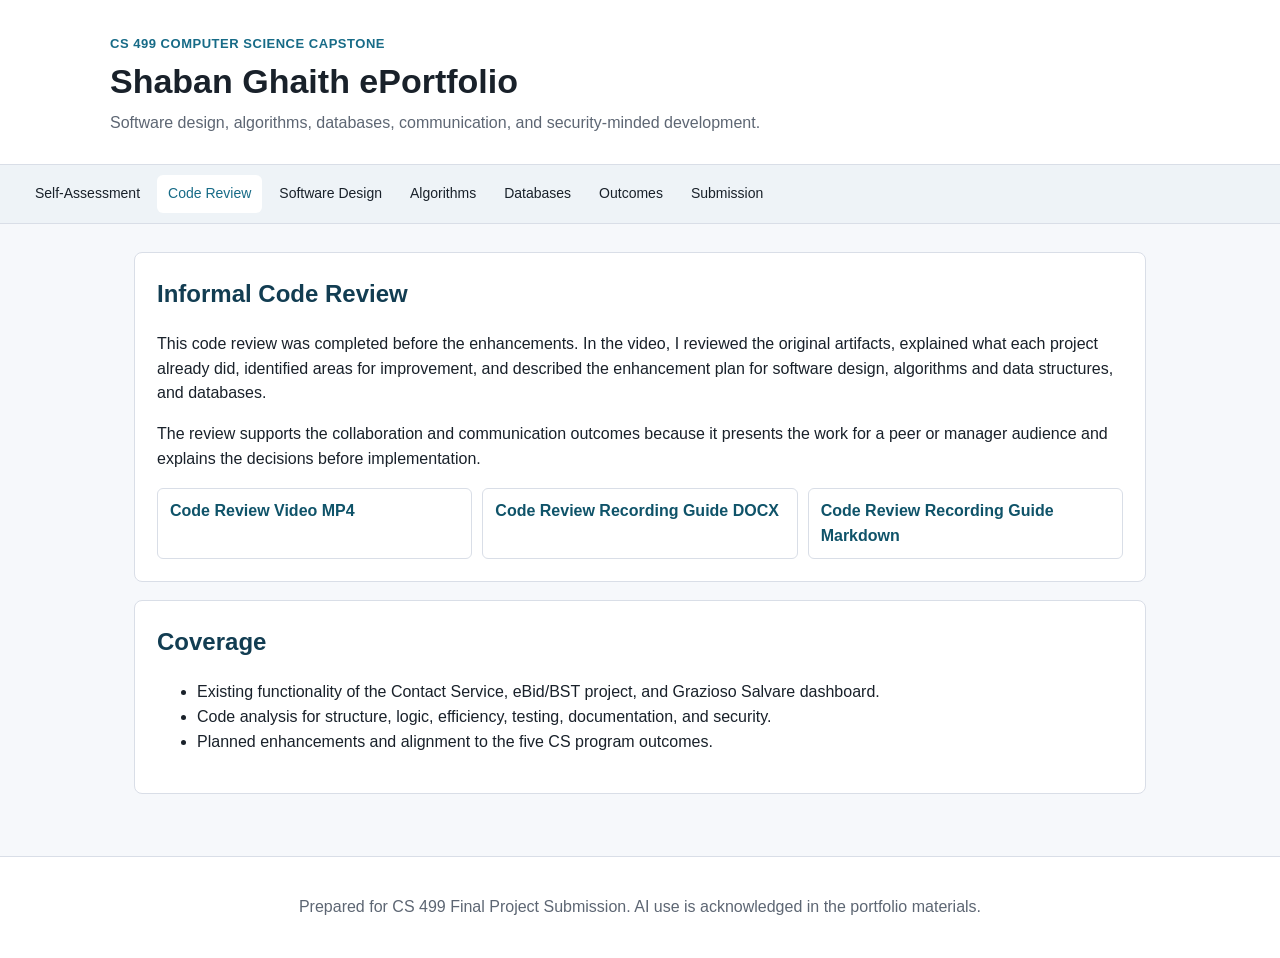
==== code-review.html @ 19f9c7b7 "Add CS 499 final ePortfolio" ====
<!doctype html>
<html lang="en">
<head>
  <meta charset="utf-8">
  <meta name="viewport" content="width=device-width, initial-scale=1">
  <title>Code Review</title>
  <link rel="stylesheet" href="styles.css">
</head>
<body>
  <header class="site-header">
    <div>
      <p class="eyebrow">CS 499 Computer Science Capstone</p>
      <h1>Shaban Ghaith ePortfolio</h1>
      <p class="tagline">Software design, algorithms, databases, communication, and security-minded development.</p>
    </div>
  </header>
  <nav class="nav"><a class="" href="index.html">Self-Assessment</a>
<a class="active" href="code-review.html">Code Review</a>
<a class="" href="enhancement-one.html">Software Design</a>
<a class="" href="enhancement-two.html">Algorithms</a>
<a class="" href="enhancement-three.html">Databases</a>
<a class="" href="outcomes.html">Outcomes</a>
<a class="" href="submission.html">Submission</a></nav>
  <main class="content">
    
    <section class="section">
      <h2>Informal Code Review</h2>
      <p>This code review was completed before the enhancements. In the video, I reviewed the original artifacts, explained what each project already did, identified areas for improvement, and described the enhancement plan for software design, algorithms and data structures, and databases.</p>
      <p>The review supports the collaboration and communication outcomes because it presents the work for a peer or manager audience and explains the decisions before implementation.</p>
      <div class="link-grid">
      <a href="videos/CS499_Code_Review_Shaban_Ghaith_compressed.mp4">Code Review Video MP4</a>
      <a href="documents/CS499_2-2_Final_Recording_Guide_Shaban_Ghaith.docx">Code Review Recording Guide DOCX</a>
      <a href="documents/CS499_2-2_Final_Recording_Guide_Shaban_Ghaith.md">Code Review Recording Guide Markdown</a>
    </div>
    </section>
    <section class="section">
      <h2>Coverage</h2>
      <ul>
        <li>Existing functionality of the Contact Service, eBid/BST project, and Grazioso Salvare dashboard.</li>
        <li>Code analysis for structure, logic, efficiency, testing, documentation, and security.</li>
        <li>Planned enhancements and alignment to the five CS program outcomes.</li>
      </ul>
    </section>
    
  </main>
  <footer class="footer">
    <p>Prepared for CS 499 Final Project Submission. AI use is acknowledged in the portfolio materials.</p>
  </footer>
</body>
</html>
---- styles.css ----
:root {
  --ink: #19212a;
  --muted: #5d6673;
  --line: #d9dee7;
  --paper: #ffffff;
  --wash: #f6f8fb;
  --accent: #176b87;
  --accent-2: #7a5c2e;
  --good: #276749;
}
* { box-sizing: border-box; }
body {
  margin: 0;
  font-family: Arial, Helvetica, sans-serif;
  color: var(--ink);
  background: var(--wash);
  line-height: 1.55;
}
.site-header {
  background: #ffffff;
  border-bottom: 1px solid var(--line);
  padding: 34px 24px 28px;
}
.site-header > div, .content {
  max-width: 1060px;
  margin: 0 auto;
}
.eyebrow {
  margin: 0 0 8px;
  color: var(--accent);
  font-size: 13px;
  font-weight: 700;
  letter-spacing: .04em;
  text-transform: uppercase;
}
h1 {
  margin: 0;
  font-size: 34px;
  line-height: 1.15;
}
.tagline {
  margin: 10px 0 0;
  max-width: 760px;
  color: var(--muted);
}
.nav {
  position: sticky;
  top: 0;
  z-index: 10;
  display: flex;
  gap: 6px;
  overflow-x: auto;
  padding: 10px 24px;
  background: #eef3f7;
  border-bottom: 1px solid var(--line);
}
.nav a {
  color: var(--ink);
  text-decoration: none;
  padding: 8px 11px;
  border-radius: 6px;
  white-space: nowrap;
  font-size: 14px;
}
.nav a.active, .nav a:hover {
  background: #ffffff;
  color: var(--accent);
}
.content {
  padding: 28px 24px 44px;
}
.section {
  background: var(--paper);
  border: 1px solid var(--line);
  border-radius: 8px;
  padding: 22px;
  margin-bottom: 18px;
}
.section h2 {
  margin-top: 0;
  color: #123d52;
  font-size: 24px;
}
.section h3 {
  color: #34515f;
  margin-bottom: 6px;
}
.cards {
  display: grid;
  grid-template-columns: repeat(auto-fit, minmax(240px, 1fr));
  gap: 14px;
}
.card {
  border: 1px solid var(--line);
  border-radius: 8px;
  padding: 16px;
  background: #fbfcfd;
}
.card h3 { margin-top: 0; }
.badge {
  display: inline-block;
  font-size: 12px;
  color: #fff;
  background: var(--accent);
  border-radius: 999px;
  padding: 3px 9px;
  margin-bottom: 8px;
}
.link-grid {
  display: grid;
  grid-template-columns: repeat(auto-fit, minmax(230px, 1fr));
  gap: 10px;
  margin-top: 12px;
}
.link-grid a, .button {
  display: block;
  border: 1px solid var(--line);
  background: #ffffff;
  color: #0f5369;
  padding: 10px 12px;
  border-radius: 6px;
  text-decoration: none;
  font-weight: 700;
}
.link-grid a:hover, .button:hover {
  border-color: var(--accent);
}
.outcome {
  border-left: 4px solid var(--accent);
  padding-left: 14px;
  margin: 16px 0;
}
.narrative p {
  margin: 0 0 12px;
}
pre {
  overflow-x: auto;
  padding: 14px;
  border-radius: 6px;
  background: #101820;
  color: #edf7ff;
}
.footer {
  border-top: 1px solid var(--line);
  color: var(--muted);
  text-align: center;
  padding: 22px;
  background: #ffffff;
}
@media (max-width: 640px) {
  h1 { font-size: 28px; }
  .section { padding: 18px; }
}
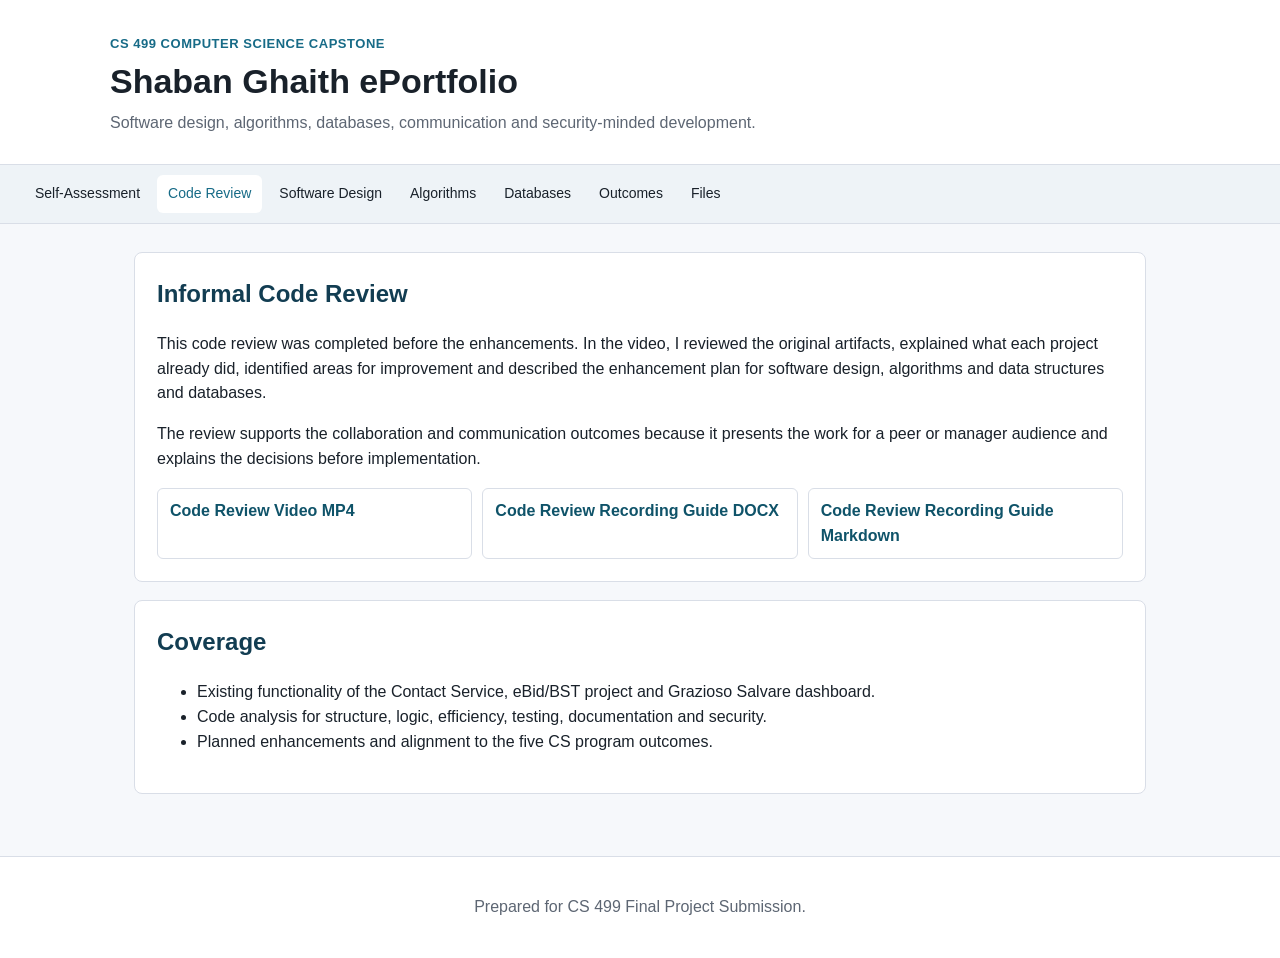
==== commit 5e18c99d: "Refine CS 499 ePortfolio wording" ====
--- a/code-review.html
+++ b/code-review.html
@@ -11,7 +11,7 @@
     <div>
       <p class="eyebrow">CS 499 Computer Science Capstone</p>
       <h1>Shaban Ghaith ePortfolio</h1>
-      <p class="tagline">Software design, algorithms, databases, communication, and security-minded development.</p>
+      <p class="tagline">Software design, algorithms, databases, communication and security-minded development.</p>
     </div>
   </header>
   <nav class="nav"><a class="" href="index.html">Self-Assessment</a>
@@ -20,12 +20,12 @@
 <a class="" href="enhancement-two.html">Algorithms</a>
 <a class="" href="enhancement-three.html">Databases</a>
 <a class="" href="outcomes.html">Outcomes</a>
-<a class="" href="submission.html">Submission</a></nav>
+<a class="" href="submission.html">Files</a></nav>
   <main class="content">
     
     <section class="section">
       <h2>Informal Code Review</h2>
-      <p>This code review was completed before the enhancements. In the video, I reviewed the original artifacts, explained what each project already did, identified areas for improvement, and described the enhancement plan for software design, algorithms and data structures, and databases.</p>
+      <p>This code review was completed before the enhancements. In the video, I reviewed the original artifacts, explained what each project already did, identified areas for improvement and described the enhancement plan for software design, algorithms and data structures and databases.</p>
       <p>The review supports the collaboration and communication outcomes because it presents the work for a peer or manager audience and explains the decisions before implementation.</p>
       <div class="link-grid">
       <a href="videos/CS499_Code_Review_Shaban_Ghaith_compressed.mp4">Code Review Video MP4</a>
@@ -36,15 +36,15 @@
     <section class="section">
       <h2>Coverage</h2>
       <ul>
-        <li>Existing functionality of the Contact Service, eBid/BST project, and Grazioso Salvare dashboard.</li>
-        <li>Code analysis for structure, logic, efficiency, testing, documentation, and security.</li>
+        <li>Existing functionality of the Contact Service, eBid/BST project and Grazioso Salvare dashboard.</li>
+        <li>Code analysis for structure, logic, efficiency, testing, documentation and security.</li>
         <li>Planned enhancements and alignment to the five CS program outcomes.</li>
       </ul>
     </section>
     
   </main>
   <footer class="footer">
-    <p>Prepared for CS 499 Final Project Submission. AI use is acknowledged in the portfolio materials.</p>
+    <p>Prepared for CS 499 Final Project Submission.</p>
   </footer>
 </body>
 </html>
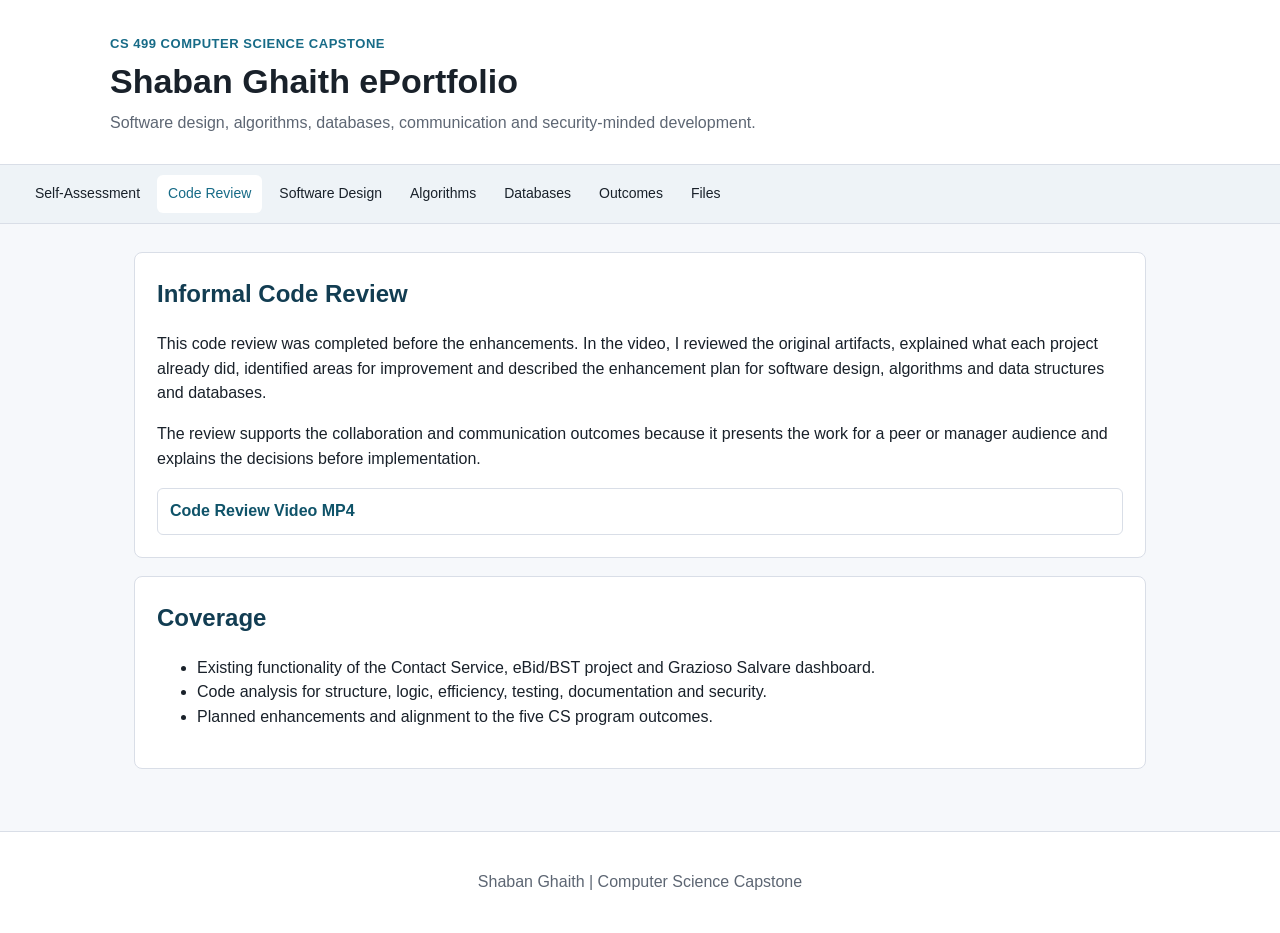
==== commit 0ae903e2: "Simplify CS 499 ePortfolio materials" ====
--- a/code-review.html
+++ b/code-review.html
@@ -29,8 +29,6 @@
       <p>The review supports the collaboration and communication outcomes because it presents the work for a peer or manager audience and explains the decisions before implementation.</p>
       <div class="link-grid">
       <a href="videos/CS499_Code_Review_Shaban_Ghaith_compressed.mp4">Code Review Video MP4</a>
-      <a href="documents/CS499_2-2_Final_Recording_Guide_Shaban_Ghaith.docx">Code Review Recording Guide DOCX</a>
-      <a href="documents/CS499_2-2_Final_Recording_Guide_Shaban_Ghaith.md">Code Review Recording Guide Markdown</a>
     </div>
     </section>
     <section class="section">
@@ -44,7 +42,7 @@
     
   </main>
   <footer class="footer">
-    <p>Prepared for CS 499 Final Project Submission.</p>
+    <p>Shaban Ghaith | Computer Science Capstone</p>
   </footer>
 </body>
 </html>
